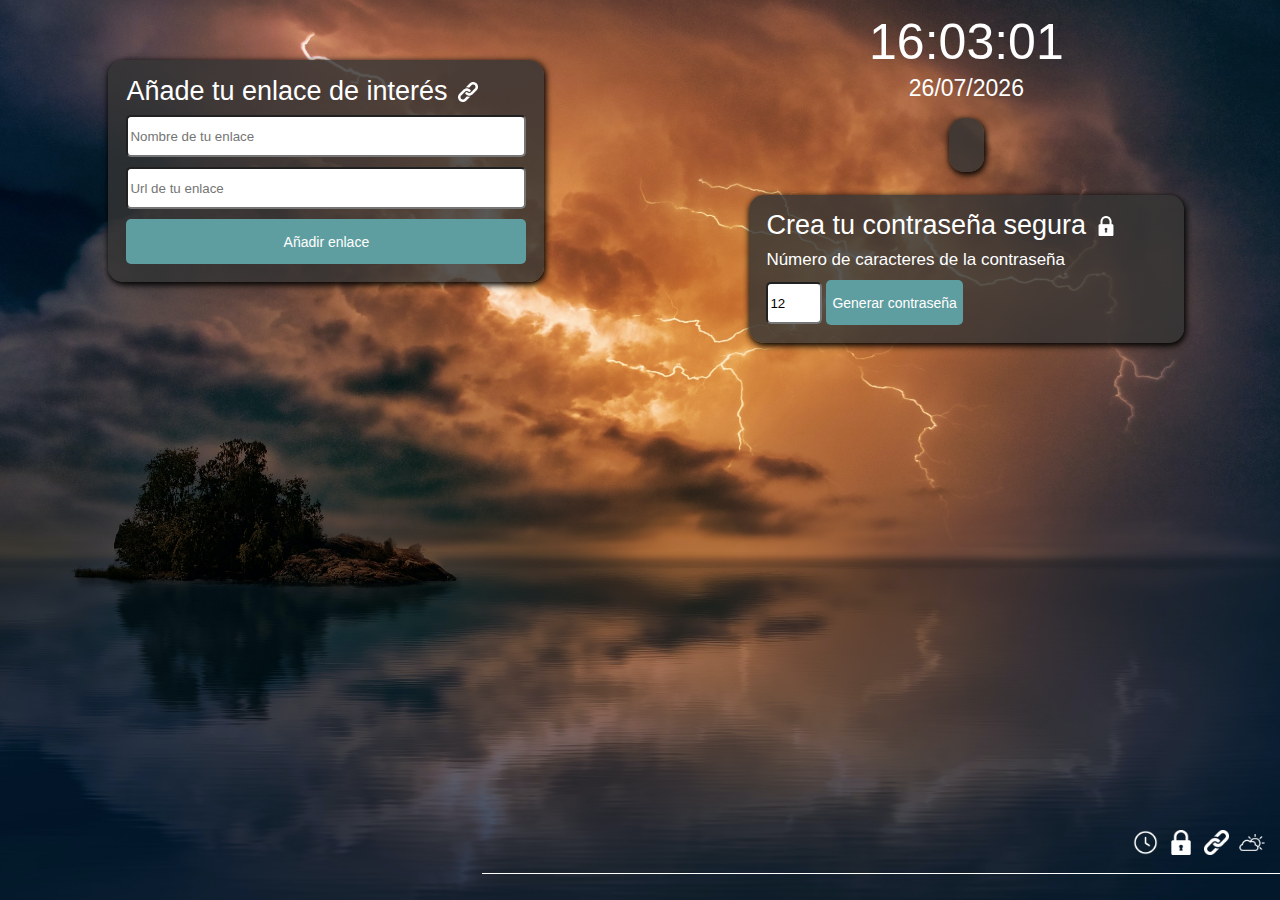
==== index.html @ 990c831d "terminado" ====
<!DOCTYPE html>
<html lang="es">
<head>
    <meta charset="UTF-8">
    <meta name="viewport" content="width=device-width, initial-scale=1.0">
    <link rel="stylesheet" href="./css/style.css">
    <link rel="stylesheet" href="./enlaces/css/enlaces.css">
    <link rel="stylesheet" href="./reloj/css/reloj.css">
    <link rel="stylesheet" href="./tiempo/css/tiempo.css">
    <link rel="stylesheet" href="./passwords/css/pass.css">
    <title>Index</title>
</head>
<body class = 'home'>
    <main class="mainhome">
        <section id="seccion1">
            <article class="enlaces">
                <div class="container">
                    <div class="titulo">
                        <h2>Añade tu enlace de interés</h2>
                        <img src="../assets/iconos/cadena.png" alt="cadena">
                    </div>
                    <input type="text" placeholder="Nombre de tu enlace" id="enlace" required>
                    <input type="text" placeholder="Url de tu enlace" id="url" required>
                    <button type="button" class="boton" id="enviar">Añadir enlace</button>
                </div>
                <div id="respuesta">
                    <ul id="listado"></ul>
                </div>
            </article>
        </section>
        <section id="seccion2">
            <article id="reloj">
                <div class="container">
                    <p>Son las ...</p>
                    <h2 class="hora" id="hora"></h2>
                    <p class="fecha" id="fecha"></p>
                    <p class="frase" id="frase"></p>
                </div>
            </article>

            <article id="sectionTiempo">
                <div class="container">
                    <div class="cabecera" id="cabecera"></div>
                    <div class="tiempo" id="tiempo"></div>
                    <div id="horas" class="horas"></div>
                </div>
            </article>

            <article class="passwords">
                <div class="container">
                    <div class="titulo">
                        <h2>Crea tu contraseña segura</h2>
                        <img src="../assets/iconos/candado.png" alt="candado">
                    </div>
                    <p>Número de caracteres de la contraseña</p>
                    <input type="number" min="12" max="50" value="12" id="longitud">
                    <button type="button" class="boton" id="pass">Generar contraseña</button>
                    <div id="contrasenia"></div>
                </div>
            </article>
        </section>
    </main>
    <footer>
        <div class="footer">
            <a href="./reloj/index.html"><img src="./assets/iconos/reloj.png" alt="reloj"></a>
            <a href="./passwords/index.html"><img src="./assets/iconos/candado.png" alt="candado"></a>
            <a href="./enlaces/index.html"><img src="./assets/iconos/cadena.png" alt="cadena"></a>
            <a href="./tiempo/index.html"><img src="./assets/iconos/parcialmente-nublado.png" alt="tiempo"></a>

        </div>
    </footer>
    <script src="./js/script.js"></script>
    <script src="./enlaces/js/enlaces.js"></script>
    <script src="./reloj/js/reloj.js"></script>
    <script src="./tiempo/js/tiempo.js"></script>
    <script src="./passwords/js/password.js"></script>
</body>
</html>
---- css/style.css ----
html, body, div, span, applet, object, iframe,
h1, h2, h3, h4, h5, h6, p, blockquote, pre,
a, abbr, acronym, address, big, cite, code,
del, dfn, em, img, ins, kbd, q, s, samp,
small, strike, strong, sub, sup, tt, var,
b, u, i, center,
dl, dt, dd, ol, ul, li,
fieldset, form, label, legend,
table, caption, tbody, tfoot, thead, tr, th, td,
article, aside, canvas, details, embed, 
figure, figcaption, footer, header, hgroup, 
menu, nav, output, ruby, section, summary,
time, mark, audio, video {
	margin: 0;
	padding: 0;
	border: 0;
	font-size: 100%;
	font: inherit;
	vertical-align: baseline;
}
/* HTML5 display-role reset for older browsers */
article, aside, details, figcaption, figure, 
footer, header, hgroup, menu, nav, section {
	display: block;
}
body {
	line-height: 1;
}
ol, ul {
	list-style: none;
}
blockquote, q {
	quotes: none;
}
blockquote:before, blockquote:after,
q:before, q:after {
	content: '';
	content: none;
}
table {
	border-collapse: collapse;
	border-spacing: 0;
}
/* ---------------------------- */
  @import url('https://fonts.googleapis.com/css2?family=Poppins:wght@300;400;500;600;700&display=swap');
h1, h2, h3, h4, h5, h6, p, a{
    font-family: 'Poppins', sans-serif;
	color: #fff;
}
a{
    text-decoration: none;
    color: #fff;
	cursor: pointer;
}

body{
	background-image: url('../assets/fondo/img0.jpg');
	background-size: cover;
    background-repeat: no-repeat;
	background-position: center;
    height: 100vh;
	transition: all .5s;
}

/* --- header --- */

#header{
	display: flex;
    flex-direction: row;
    flex-wrap: nowrap;
    align-content: center;
    align-items: center;
    justify-content: flex-start;
	gap: 10px;
	padding: 20px;
}
#header img{
	width: 25px;
	height: 25px;
}

/*  ----- footer ---------  */
.footer{
	display: flex;
	flex-direction: row;
    flex-wrap: nowrap;
    align-items: center;
    justify-content: flex-end;
	gap: 10px;
	padding: 15px;
	width: 60%;
    position: fixed;
	bottom: 0;
    right: 0;
    border-bottom: 1px solid #fff;
    margin-bottom: 2%;

}
.footer img{
	width: 2vw;
	height: fit-content;
}



/* ------ scrollbar------*/

::-webkit-scrollbar {
    height: 10px;
    width: 10px;
  }

::-webkit-scrollbar-thumb {
    background-color:#333333;
    border-radius: 20px;
    border: 1px solid #333;
    width: 5px;
}
::-webkit-scrollbar-track-piece {
    background-color: cadetblue;
    background-clip: content-box;
    border-radius: 6px;
    border: 3px solid transparent;
  }
 
  ::-webkit-scrollbar-track-piece:decrement {
    background: rgb(29, 123, 126);
    background-clip: content-box;
    border: solid 4px transparent;
  }
  .home::-webkit-scrollbar-track-piece, .home::-webkit-scrollbar-track-piece:decrement {border: none;}


/*  --------  index ------------- */

.mainhome{
	display: flex;
    flex-direction: row;
    flex-wrap: nowrap;
    justify-content: space-around;
}
#seccion1{
	width: 47%;
	height: 85vh;
}
#seccion2{
	width: 45%;
	height: 85vh;
	overflow-y: auto;
}

/* --------- enlaces index -------------*/
#seccion1 .enlaces #respuesta{padding: 2%;}
#seccion1 .enlaces .container .titulo{font-size: 27px;}
#seccion1 .enlaces .container{width: 400px;}

/* --------- reloj index -------------*/
#seccion2 #reloj .container{
	margin: 0; 
	background-color: transparent; 
	box-shadow: none;
}

#seccion2 #reloj .container p:first-of-type, #seccion2 #reloj .container .frase{display: none;}
#seccion2 #reloj .container .hora{padding: 0;}
#seccion2 #reloj .container .fecha{
	font-size: 23px ;
	padding: 0%;
	margin: 0;
}


/* ----------- tiempo index ------------- */

#seccion2 #sectionTiempo .container {margin-top: 0;}
#seccion2 #sectionTiempo .container p { margin: 1% 0;}
#seccion2 #sectionTiempo .container .tiempo{ margin: 0;}
#seccion2 #sectionTiempo .container .tiempo .datos p{ 
	font-size: 14px;
	line-height: 1;
}
#seccion2 #sectionTiempo .container .horas {padding-bottom: 2%;}
#seccion2 #sectionTiempo .container .horas .cadahora{padding: 0 2%;}
#seccion2 #sectionTiempo .container .horas .cadahora p{padding: 0 ;}
#seccion2 #sectionTiempo .container .horas .cadahora img{ height: 55px;}


/* ----------- contraseñas index ------------- */

#seccion2 .passwords .container{
	display: inline;
	margin-top: 4%;
	margin-bottom: 1%;
	width: 400px;
}
#seccion2 .passwords .container .titulo{font-size: 27px;}




 /*  -----------------------------------------  */

@media screen and (max-width: 970px){
	#seccion2 #sectionTiempo .container, #seccion1 .enlaces .container{max-width: 90%;}
	#seccion2 .passwords .container .titulo, #seccion1 .enlaces .container .titulo {font-size: 23px;}
	#seccion2 .passwords .container p{font-size: 15px;}
	#seccion2 .passwords .container {width: 90%;}
	#seccion1 .enlaces #respuesta {max-width: 92%;}
}
@media screen and (max-width: 780px){
	body{
		height: fit-content; 
		background-attachment: fixed;
	}
	.footer img{
		width: 4vw;
	}
	.mainhome{
		flex-direction: column-reverse;
		align-items: center;
	}
	#seccion1, #seccion2{
		width: 94%;
		height: fit-content;
		overflow: auto;
	}
	.home .footer{
		position: relative;
		margin-left: 33%;
	}

	#seccion1 .enlaces .container{margin-top: 6%;}
	#seccion2 .passwords .container, #seccion1 .enlaces .container, #seccion2 #sectionTiempo .container{ width: 400px; max-width: 90%;}
	#seccion2 .passwords .container .titulo, #seccion1 .enlaces .container .titulo {font-size: 20px;}

}
@media screen and (max-width: 400px){
	#seccion2 #sectionTiempo .container .horas {max-width: 332px;}
}
---- enlaces/css/enlaces.css ----
.enlaces{
	display: flex;
    flex-direction: column;
    flex-wrap: wrap;
    align-content: center;
    align-items: center;
    
}
.container, form{
    display: flex;
    flex-direction: column;
    align-items: stretch;
    flex-wrap: nowrap;
    gap: 10px;
    margin-top: 0;
    padding: 2%;
}
input[type="text"]{
	height: 4vh;
	border-radius: 5px;
}
#respuesta{
    
    margin-top: 2%;
    padding: 1% 2%;
    max-height: 35vh;
    width: 390px;
    overflow-y: auto;    
}
.fondo{
    background-color: #7e7a7a3b;
    border-radius: 10px;
}
#listado{
    display: flex;
    flex-direction: row;
    align-items: center;
    flex-wrap: wrap;
    justify-content: flex-start;
    gap: 15px;
}
#listado li{
    background-color: #333333d1;
    padding: 4%;
    border-radius: 10px;
    display: flex;
    flex-direction: row;
    align-items: flex-start;
    gap: 5px;
    position: relative;
}
.eliminar{
    cursor: pointer;
    background: #333333d1;
    border: none;
    color: cadetblue;
    position: absolute;
    top: -8px;
    right: -8px;
    border-radius: 50%;
    padding: 6% 11%;
}


@media screen and (max-width: 780px){
    #section {
        align-items: center;
    }
    #respuesta{
        max-width: 85%;
        margin-top: 5%;
    }
   #listado{
    font-size: 14px;
   } 
   .eliminar{font-size: 11px;}
   #respuesta{padding-top: 2%;}
}
---- reloj/css/reloj.css ----
#reloj{
	display: flex;
    flex-direction: column;
    flex-wrap: wrap;
    align-content: center;
    align-items: flex-start;
    
}
#reloj .container{
	background-color: #333333d1;
	border-radius: 15px;
	box-shadow: 1px 2px 6px 1px;
	padding: 3% 0;
	margin-top: 7%;
    min-width: 350px;
    display: flex;
    flex-direction: column;
    flex-wrap: wrap;
    align-items: center;
    align-content: center;
}
.hora{
    font-size: 50px;
    padding: 3%;
}
.fecha{
    font-size: 25px;
    padding: 3%;
}
.frase{
    font-size: 16px;
    padding: 3%;
    line-height: 1.3;
    text-align: center;
}



@media screen and (max-width:780px) {
	#reloj .container{
		max-width: 90%;
	}
}
---- tiempo/css/tiempo.css ----
#sectionTiempo{
	display: flex;
    flex-direction: column;
    flex-wrap: wrap;
    align-content: center;
    align-items: flex-start;
    
}
#sectionTiempo .container{
	background-color: #333333d1;
	border-radius: 15px;
	box-shadow: 1px 2px 6px 1px;
	padding: 3%;
	margin-top: 6%;
}
.cabecera h3{
    font-size: 21px;
}
.cabecera p{
    font-size: 17px;
    color: lightskyblue;
}
.tiempo{
    display:flex;
    flex-direction: row;
    flex-wrap: nowrap;
    align-items: center;
    justify-content: flex-start;
    margin-top: 4%;
}
.tiempo img{
    width: 60px;
}
.temperatura{
    display: flex;
    flex-direction: row;
    flex-wrap: nowrap;
    align-items: center;
    font-size: 50px;
    padding: 0 5%;
}
.temperatura img{
    width: 32px;
}
.datos p{
    font-size: 14px;
    line-height: 1.3;
    color: lightsteelblue;
}
.horas{
    max-width: 400px;
    overflow-x: scroll;
   /* margin-top: 4%;*/
    display: flex;
    flex-direction: row;
    flex-wrap: nowrap;
    justify-content: flex-start;
    align-items: flex-start
}
.cadahora{
    padding: 4% 2%;
    display: flex;
    flex-direction: column;
    flex-wrap: nowrap;
    align-items: center;
}
.cadahora p{
    padding: 7% 0;
}


/* ---------- scrollbar ------------ */

.horas::-webkit-scrollbar-thumb {
    background-color:#0e4a85;
    border-radius: 20px;
    border: 1px solid #0e4a85;
    width: 5px;
}
.horas::-webkit-scrollbar-track-piece {
    background-color: lightskyblue;
}
.horas::-webkit-scrollbar-button:horizontal:start:decrement {
    background: transparent url(../../assets/iconos/left.png) no-repeat center center;
    background-size: contain;
  }
  .horas::-webkit-scrollbar-button:horizontal:end:increment {
      background: transparent url(../../assets/iconos/right.png) no-repeat center center;
      background-size: contain;
  }


  @media screen and (max-width: 780px){
    .container{max-width: 88%;}
    .cabecera h3{font-size: 18px;}
    .cadahora img{ width: 50px; }
  }
---- passwords/css/pass.css ----
.passwords{
	display: flex;
    flex-direction: column;
    flex-wrap: wrap;
    align-content: center;
    align-items: flex-start;
    
}
.container{
	background-color: #333333d1;
	border-radius: 15px;
	box-shadow: 1px 2px 6px 1px;
	padding: 3%;
	margin-top: 10%;
}
.titulo{
	display: flex;
    flex-direction: row;
    flex-wrap: nowrap;
    align-items: center;
    gap: 10px;
	font-size: 30px;
}
.titulo img{
	width: 20px;
}
.container p{
	font-size: 17px;
	margin: 3% 0;
}
input[type="number"]{
	height: 4vh;
	border-radius: 5px;
}
.boton{
 height: 5vh;
 border-radius: 5px;
 background-color: cadetblue;
 color: #fff;
 font-family: 'Poppins', sans-serif;
 font-size: 14px;
 border: none;
 cursor: pointer;


}


@media screen and (max-width:780px) {
	.container{
		max-width: 90%;
		width: 400px;
	}
	.titulo{
		font-size: 20px;
	}
	.container p{
		font-size: 12.5px;
	}
}
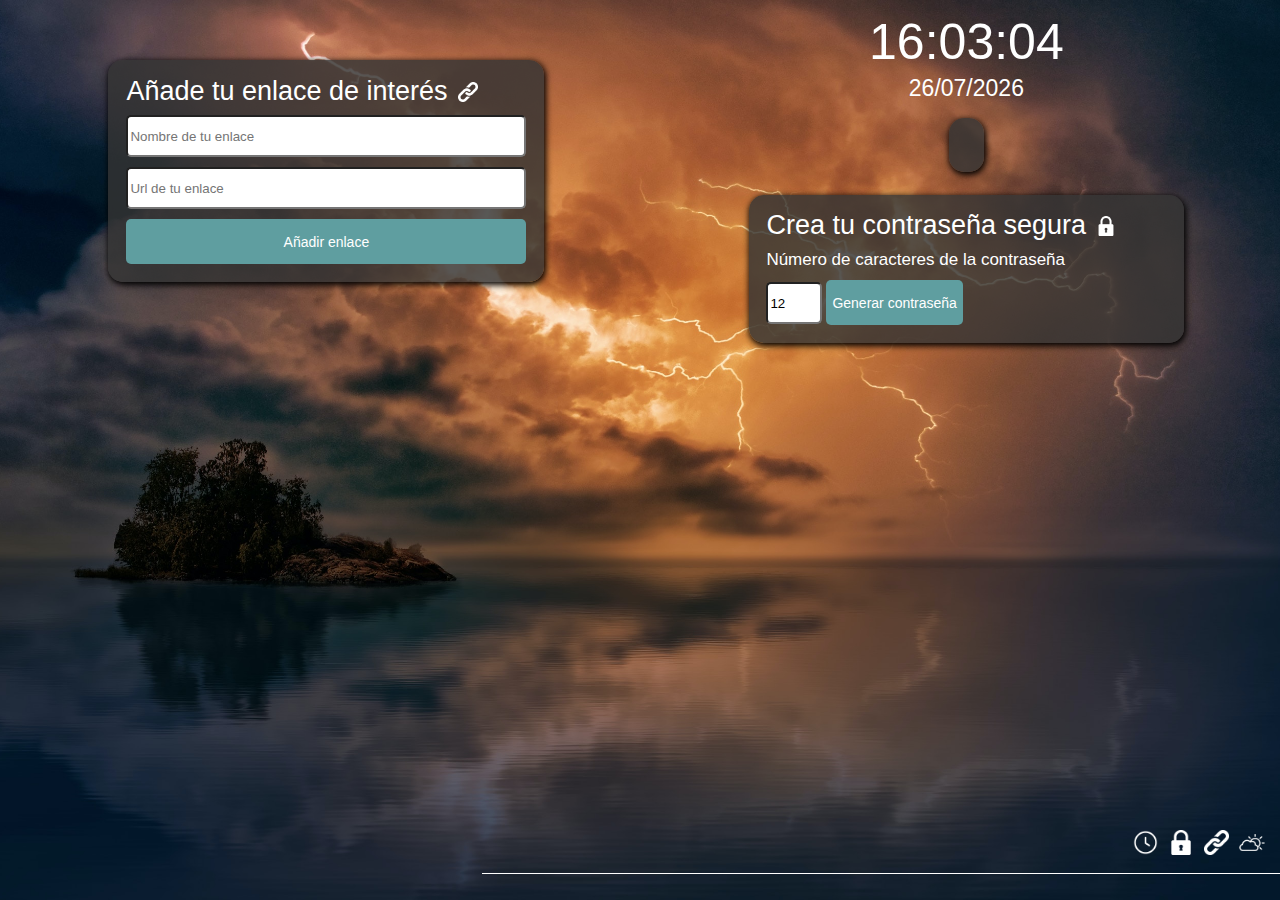
==== commit c78116f1: "iconosindex" ====
--- a/index.html
+++ b/index.html
@@ -17,7 +17,7 @@
                 <div class="container">
                     <div class="titulo">
                         <h2>Añade tu enlace de interés</h2>
-                        <img src="../assets/iconos/cadena.png" alt="cadena">
+                        <img src="./assets/iconos/cadena.png" alt="cadena">
                     </div>
                     <input type="text" placeholder="Nombre de tu enlace" id="enlace" required>
                     <input type="text" placeholder="Url de tu enlace" id="url" required>
@@ -50,7 +50,7 @@
                 <div class="container">
                     <div class="titulo">
                         <h2>Crea tu contraseña segura</h2>
-                        <img src="../assets/iconos/candado.png" alt="candado">
+                        <img src="./assets/iconos/candado.png" alt="candado">
                     </div>
                     <p>Número de caracteres de la contraseña</p>
                     <input type="number" min="12" max="50" value="12" id="longitud">
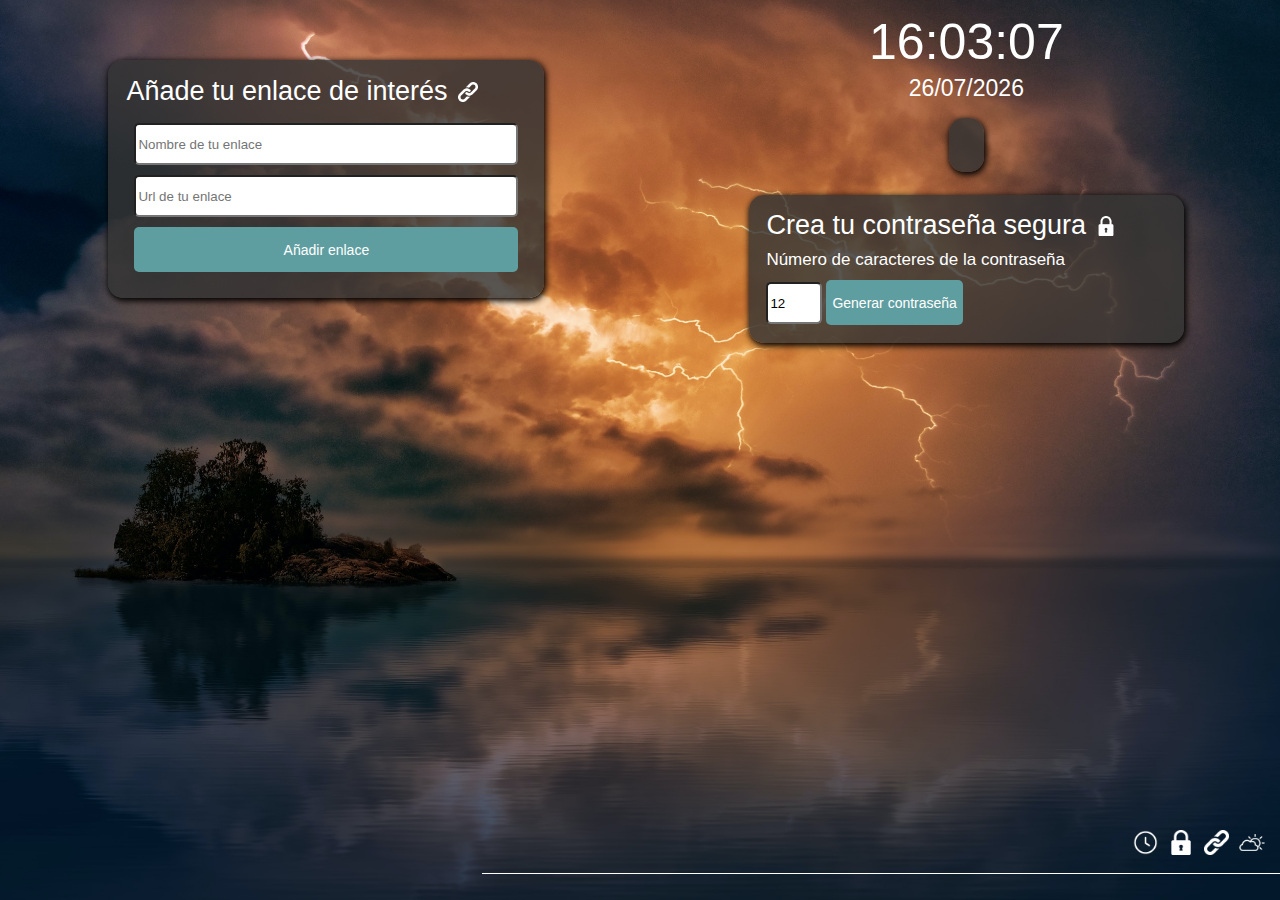
==== commit 97dc4af6: "ultimos retoques" ====
--- a/index.html
+++ b/index.html
@@ -19,9 +19,11 @@
                         <h2>Añade tu enlace de interés</h2>
                         <img src="./assets/iconos/cadena.png" alt="cadena">
                     </div>
-                    <input type="text" placeholder="Nombre de tu enlace" id="enlace" required>
-                    <input type="text" placeholder="Url de tu enlace" id="url" required>
-                    <button type="button" class="boton" id="enviar">Añadir enlace</button>
+                    <form action = "" method="">
+                        <input type="text" placeholder="Nombre de tu enlace" id="enlace" required>
+                        <input type="text" placeholder="Url de tu enlace" id="url" required>
+                        <input type="submit"  class="boton" id="enviar" value="Añadir enlace">
+                    </form>
                 </div>
                 <div id="respuesta">
                     <ul id="listado"></ul>
--- a/css/style.css
+++ b/css/style.css
@@ -239,3 +239,6 @@
 	#seccion2 #sectionTiempo .container .horas {max-width: 332px;}
 }
 
+@media screen and (max-width: 372px){
+	#seccion2 {overflow-x: hidden;}
+}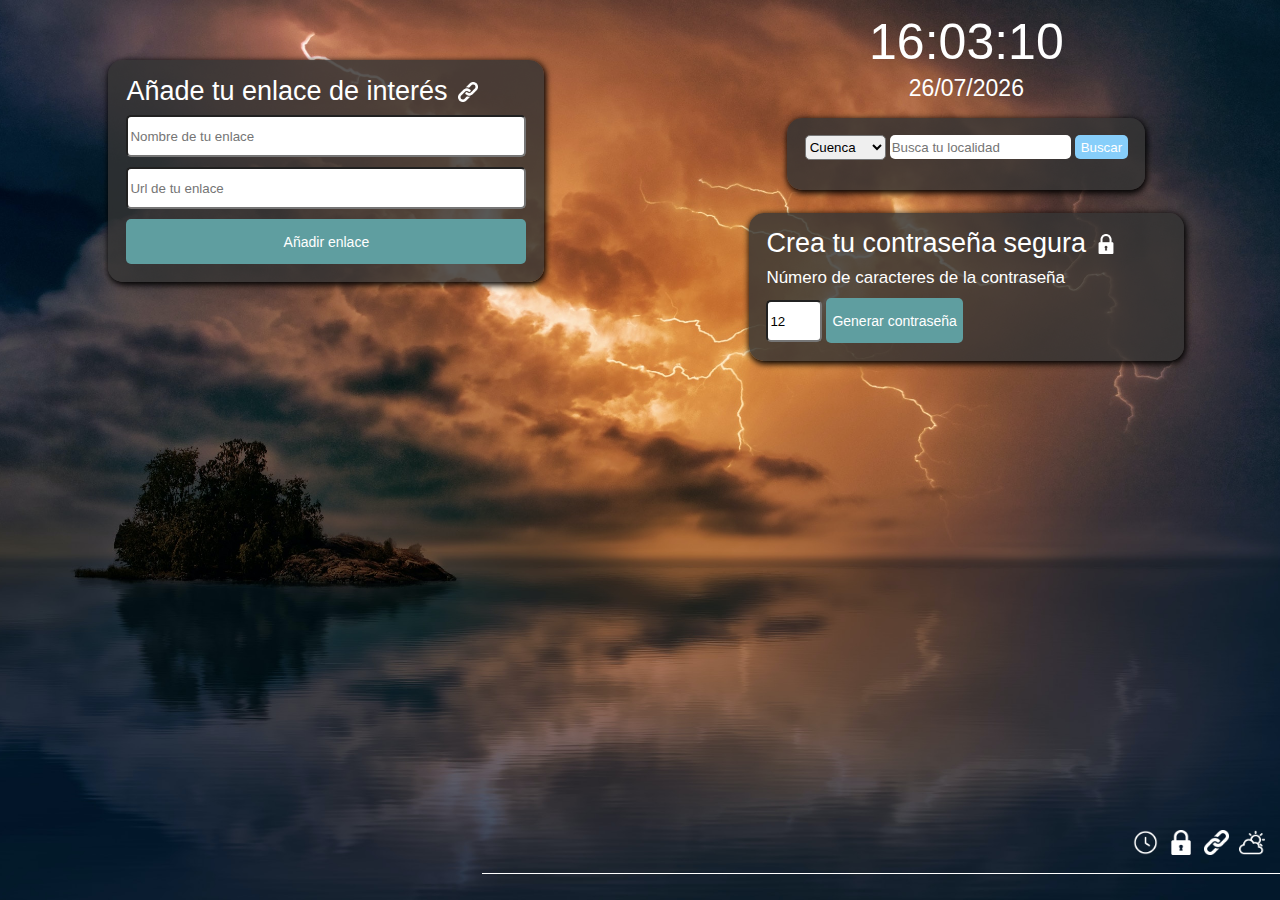
==== commit 6fcbf5cf: "añadido buscador y select a tiempo" ====
--- a/index.html
+++ b/index.html
@@ -42,6 +42,12 @@
 
             <article id="sectionTiempo">
                 <div class="container">
+                    <select name="" id="ciudad">
+                        <option value="Cuenca(spain)">Cuenca</option>
+                        <option value="Belinchon">Belinchón</option>
+                    </select>
+                    <input type="text" placeholder="Busca tu localidad" id="buscador" >
+                    <button id="buscar" >Buscar</button>
                     <div class="cabecera" id="cabecera"></div>
                     <div class="tiempo" id="tiempo"></div>
                     <div id="horas" class="horas"></div>
--- a/css/style.css
+++ b/css/style.css
@@ -102,8 +102,6 @@
 	height: fit-content;
 }
 
-
-
 /* ------ scrollbar------*/
 
 ::-webkit-scrollbar {
@@ -173,7 +171,7 @@
 
 /* ----------- tiempo index ------------- */
 
-#seccion2 #sectionTiempo .container {margin-top: 0;}
+#seccion2 #sectionTiempo .container {margin-top: 0; display: inline;}
 #seccion2 #sectionTiempo .container p { margin: 1% 0;}
 #seccion2 #sectionTiempo .container .tiempo{ margin: 0;}
 #seccion2 #sectionTiempo .container .tiempo .datos p{ 
--- a/enlaces/css/enlaces.css
+++ b/enlaces/css/enlaces.css
@@ -15,6 +15,9 @@
     margin-top: 0;
     padding: 2%;
 }
+
+form{padding: 0;}
+
 input[type="text"]{
 	height: 4vh;
 	border-radius: 5px;
--- a/tiempo/css/tiempo.css
+++ b/tiempo/css/tiempo.css
@@ -13,6 +13,24 @@
 	padding: 3%;
 	margin-top: 6%;
 }
+#ciudad{
+    height: 25px;
+    border-radius: 5px;
+}
+#buscador{
+    height: 22px;
+    border: none;
+    border-radius: 5px;
+}
+#buscar{
+    background: lightskyblue;
+    border: none;
+    color: #fff;
+    height: 24px;
+    border-radius: 5px;
+    cursor: pointer;
+}
+.cabecera{margin-top: 2%;}
 .cabecera h3{
     font-size: 21px;
 }
@@ -69,6 +87,7 @@
 }
 
 
+
 /* ---------- scrollbar ------------ */
 
 .horas::-webkit-scrollbar-thumb {
